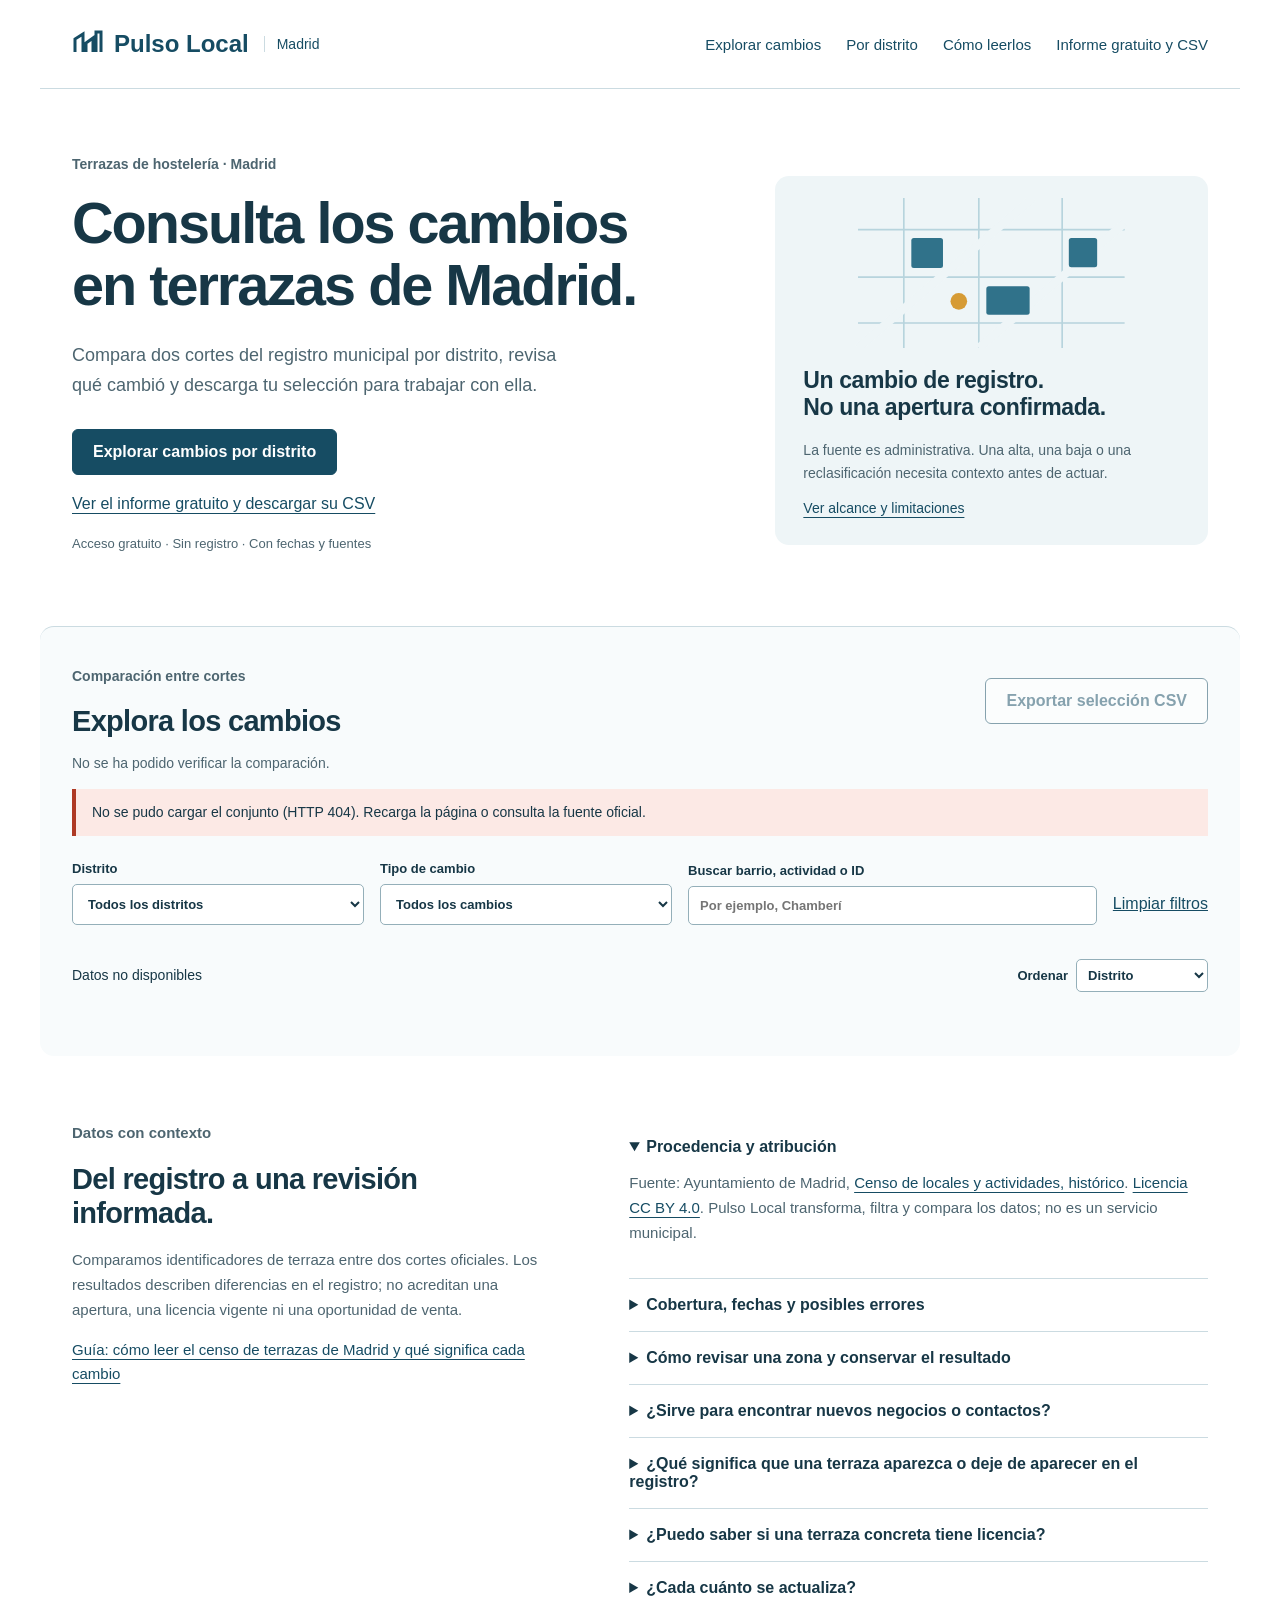
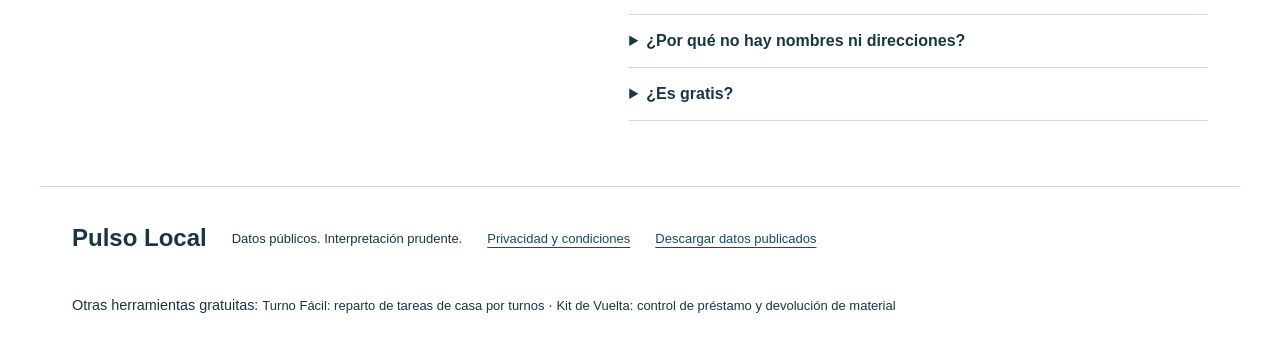
==== site/index.html @ 9a8f2b82 "Pulso: código abierto de las webs de terrazas de Madrid y València" ====
<!doctype html>
<html lang="es"><head><meta charset="utf-8"><meta name="viewport" content="width=device-width,initial-scale=1"><title>Cambios en terrazas de hostelería en Madrid | Pulso Local</title><meta name="description" content="Compara cambios administrativos en terrazas de hostelería de Madrid. Filtra por distrito, consulta la procedencia y exporta tu selección. MVP de validación con datos abiertos."><meta name="theme-color" content="#164c63"><link rel="canonical" href="https://paniset.github.io/pulso-local-madrid/"><link rel="stylesheet" href="style.css"><link rel="icon" href="favicon.svg" type="image/svg+xml"><script type="module" src="app.js"></script><script type="application/ld+json">{"@context":"https://schema.org","@type":"Dataset","name":"Cambios en terrazas de hostelería de Madrid (septiembre-octubre 2026)","description":"Comparación de dos cortes mensuales del registro municipal de terrazas de hostelería de Madrid: terrazas que aparecen o dejan de aparecer en el corte final y cambios de estado, por distrito y barrio, con fechas y fuentes. Solo identificadores administrativos y zonas, sin direcciones ni nombres. Un cambio en el registro no prueba una apertura o un cierre real.","url":"https://paniset.github.io/pulso-local-madrid/","inLanguage":"es","isAccessibleForFree":true,"license":"https://creativecommons.org/licenses/by/4.0/","temporalCoverage":"2026-09-30/2026-10-31","spatialCoverage":{"@type":"Place","name":"Madrid, España"},"creator":{"@type":"Organization","name":"Pulso Local","url":"https://paniset.github.io/pulso-local-madrid/"},"publisher":{"@type":"Organization","name":"Pulso Local","url":"https://paniset.github.io/pulso-local-madrid/"},"isBasedOn":"https://datos.madrid.es/dataset/209548-0-censo-locales-historico","keywords":["terrazas","hostelería","Madrid","datos abiertos","distritos"],"distribution":[{"@type":"DataDownload","encodingFormat":"application/json","contentUrl":"https://paniset.github.io/pulso-local-madrid/data/radar.json"},{"@type":"DataDownload","encodingFormat":"text/csv","contentUrl":"https://paniset.github.io/pulso-local-madrid/pulso-muestra.csv"}]}</script></head>
<body><a class="skip" href="#radar">Ir al radar</a><header class="top"><a class="brand" href="./" aria-label="Pulso Local, inicio"><svg width="32" height="32" viewBox="0 0 32 32" aria-hidden="true"><path d="M3 24V11l8-5v18M14 24V15l7-5v14M24 24V4h5v20" fill="none" stroke="currentColor" stroke-width="3"/></svg>Pulso Local<span>Madrid</span></a><nav aria-label="Principal"><a href="#radar">Explorar cambios</a><a href="terrazas-madrid-por-distrito">Por distrito</a><a href="#metodo">Cómo leerlos</a><a href="muestra">Informe gratuito y CSV</a></nav></header>
<main><section class="intro"><div><p class="edition">Terrazas de hostelería · Madrid</p><h1>Consulta los cambios<br>en terrazas de Madrid.</h1><p class="lead">Compara dos cortes del registro municipal por distrito, revisa qué cambió y descarga tu selección para trabajar con ella.</p><a class="button" href="#radar">Explorar cambios por distrito</a><p><a href="muestra">Ver el informe gratuito y descargar su CSV</a></p><p class="small">Acceso gratuito · Sin registro · Con fechas y fuentes</p></div><aside class="context"><svg viewBox="0 0 320 180" aria-hidden="true"><g fill="none" stroke="#b7d4dd" stroke-width="2"><path d="M0 38h320M0 95h320M0 150h320M55 0v180M145 0v180M245 0v180"/><path d="M0 180 210 0M145 180 320 30" stroke-width="10" stroke="#eef5f7"/></g><g fill="#30728a"><rect x="64" y="48" width="38" height="36" rx="3"/><rect x="154" y="106" width="52" height="34" rx="3"/><rect x="253" y="48" width="34" height="35" rx="3"/></g><circle cx="121" cy="124" r="10" fill="#d69b35"/></svg><h2>Un cambio de registro.<br>No una apertura confirmada.</h2><p>La fuente es administrativa. Una alta, una baja o una reclasificación necesita contexto antes de actuar.</p><a href="#metodo">Ver alcance y limitaciones</a></aside></section>
<!--pulso:resumen-->
<section id="radar" class="radar"><div class="section-head"><div><p class="edition">Comparación entre cortes</p><h2>Explora los cambios</h2></div><button id="export" class="secondary" disabled>Exportar selección CSV</button></div><p id="period" class="period">Cargando fechas y procedencia…</p><p id="notice" class="notice" role="status" aria-live="polite">Consultando el conjunto de datos.</p><div class="filters"><label>Distrito<select id="district"><option value="">Todos los distritos</option></select></label><label>Tipo de cambio<select id="type"><option value="">Todos los cambios</option></select></label><label class="search">Buscar barrio, actividad o ID<input id="search" type="search" placeholder="Por ejemplo, Chamberí" maxlength="120"></label><button id="reset" class="text-button">Limpiar filtros</button></div><div class="results-head"><p id="count" aria-live="polite">Sin resultados todavía</p><label>Ordenar<select id="sort"><option value="district">Distrito</option><option value="type">Tipo de cambio</option><option value="id">ID de terraza</option></select></label></div><div id="results" class="results"></div><button id="more" class="secondary" hidden>Mostrar más cambios</button><noscript><p>Este radar necesita JavaScript. Puedes descargar el <a href="data/radar.json">conjunto de datos</a> y consultar las fuentes del apartado siguiente.</p></noscript></section>
<section id="metodo" class="method"><div><p class="edition">Datos con contexto</p><h2>Del registro a una revisión informada.</h2><p>Comparamos identificadores de terraza entre dos cortes oficiales. Los resultados describen diferencias en el registro; no acreditan una apertura, una licencia vigente ni una oportunidad de venta.</p><p><a href="como-leer-censo-terrazas-madrid">Guía: cómo leer el censo de terrazas de Madrid y qué significa cada cambio</a></p></div><div><details open><summary>Procedencia y atribución</summary><p>Fuente: Ayuntamiento de Madrid, <a href="https://datos.madrid.es/dataset/209548-0-censo-locales-historico">Censo de locales y actividades, histórico</a>. <a href="https://creativecommons.org/licenses/by/4.0/deed.es">Licencia CC BY 4.0</a>. Pulso Local transforma, filtra y compara los datos; no es un servicio municipal.</p><div id="sources"></div></details><details><summary>Cobertura, fechas y posibles errores</summary><p id="coverage">El registro puede contener inconsistencias y correcciones retrospectivas. La fecha del corte no equivale a la fecha del cambio real. Una ausencia puede responder a cambios de clasificación.</p><p>No se muestran nombres de titulares, teléfonos, correos ni direcciones exactas. Los identificadores sirven para revisar la fuente, no para identificar personas.</p></details><details><summary>Cómo revisar una zona y conservar el resultado</summary><ol><li>Comprueba las fechas de los dos cortes y selecciona tu distrito.</li><li>Revisa el tipo de cambio y los estados anterior y posterior. Busca el identificador en la descarga oficial cuando necesites contrastarlo.</li><li>Exporta la selección CSV para tu hoja de cálculo. Para una lectura sin filtros, abre el <a href="muestra">informe gratuito con procedencia y límites</a>.</li></ol></details><details><summary>¿Sirve para encontrar nuevos negocios o contactos?</summary><p>No es un listado de aperturas ni de potenciales clientes. Sirve como punto de partida para estudiar diferencias administrativas. No contiene contactos ni direcciones exactas; comprueba cada caso antes de sacar conclusiones.</p></details><details><summary>¿Qué significa que una terraza aparezca o deje de aparecer en el registro?</summary><p>Que su identificador está en el corte final y no en el inicial, o al revés. Es una diferencia entre dos versiones del registro municipal: puede responder a una tramitación, a una corrección de datos o a una reclasificación. No demuestra que un local haya empezado o dejado de funcionar. <a href="como-leer-censo-terrazas-madrid">Lee la guía completa sobre cómo leer el censo de terrazas</a>.</p></details><details><summary>¿Puedo saber si una terraza concreta tiene licencia?</summary><p>Esta herramienta no lo dice: solo compara dos cortes del registro y no comprueba licencias ni su vigencia. Para un caso concreto, consulta la sede electrónica del Ayuntamiento de Madrid o la junta municipal del distrito, y el <a href="https://datos.madrid.es/dataset/209548-0-censo-locales-historico">conjunto de datos de origen</a>. Esta información no es asesoramiento legal. Más detalle en la <a href="como-leer-censo-terrazas-madrid">guía del censo de terrazas</a>.</p></details><details><summary>¿Cada cuánto se actualiza?</summary><p>La comparación se sustituye cuando se publica una nueva comparación; las fechas de los dos cortes usados aparecen en el resumen y en el radar. No es un registro en tiempo real ni refleja la fecha real de cada cambio. Si necesitas un dato vigente, consulta la fuente municipal.</p></details><details><summary>¿Por qué no hay nombres ni direcciones?</summary><p>Porque no hacen falta para estudiar diferencias en el registro y pueden identificar a personas. Pulso Local solo publica identificadores administrativos, distrito, barrio y actividad; no incluye rótulos, titulares, contactos, direcciones exactas ni coordenadas.</p></details><details><summary>¿Es gratis?</summary><p>El radar, la tabla por distrito y el informe son gratuitos y no requieren cuenta.</p></details></div></section></main>
<footer><div class="brand">Pulso Local</div><p>Datos públicos. Interpretación prudente.</p><a href="legal">Privacidad y condiciones</a><a href="data/radar.json" download>Descargar datos publicados</a><nav class="otras" aria-label="Otras herramientas gratuitas">Otras herramientas gratuitas: <a href="https://paniset.github.io/turno-facil/">Turno Fácil: reparto de tareas de casa por turnos</a> · <a href="https://paniset.github.io/kit-de-vuelta/">Kit de Vuelta: control de préstamo y devolución de material</a></nav></footer></body></html>
---- site/style.css ----
:root{font-family:"Segoe UI",Calibri,Arial,sans-serif;color:#173746;background:#fff;font-synthesis:none;--blue:#164c63;--soft:#eef5f7;--line:#cbdbe1;--muted:#4d6570}*{box-sizing:border-box}html{scroll-behavior:smooth;scroll-padding-top:20px}body{margin:0}a{color:var(--blue);text-underline-offset:4px}button,input,select{font:inherit}button,a,input,select,summary{touch-action:manipulation}button{cursor:pointer}button:disabled{opacity:.5;cursor:not-allowed}:focus-visible{outline:3px solid #a46c10;outline-offset:4px}.skip{position:absolute;top:-80px;background:white;padding:14px;z-index:5}.skip:focus{top:0}.top,main,footer{max-width:1200px;margin:auto}.top{display:flex;justify-content:space-between;align-items:center;padding:28px 32px;border-bottom:1px solid var(--line)}.brand{font-size:24px;font-weight:750;display:flex;align-items:center;gap:10px;text-decoration:none}.brand span{font-size:14px;font-weight:400;border-left:1px solid var(--line);padding-left:12px;margin-left:5px}nav{display:flex;gap:25px}nav a{text-decoration:none;font-size:15px}.intro{display:grid;grid-template-columns:1.45fr 1fr;gap:76px;padding:64px 32px 58px;align-items:center}.edition{font-size:14px;font-weight:600;color:var(--muted);margin:0 0 16px}h1{font-size:clamp(36px,4.5vw,58px);line-height:1.08;letter-spacing:-2px;margin:0 0 25px;font-weight:700}h2{font-size:29px;line-height:1.18;letter-spacing:-.7px;margin:0 0 18px}p{line-height:1.65}.lead{font-size:18px;max-width:510px;color:var(--muted)}.button,.secondary{display:inline-block;background:var(--blue);color:#fff;border:1px solid var(--blue);padding:13px 20px;border-radius:6px;text-decoration:none;font-weight:600}.button{margin-top:10px}.secondary{background:white;color:var(--blue)}.small{font-size:13px;color:var(--muted)}.context{background:var(--soft);border-radius:14px;padding:22px 28px 28px}.context svg{width:100%;height:150px;margin-bottom:15px}.context h2{font-size:23px;letter-spacing:-.4px}.context p{font-size:14px;color:var(--muted)}.context a{font-size:14px}.radar{padding:38px 32px 55px;border-top:1px solid var(--line);background:#f8fbfc;border-radius:14px}.section-head{display:flex;align-items:center;justify-content:space-between;gap:20px}.section-head h2{margin:0}.period{font-size:14px;color:var(--muted)}.notice{background:#e5f0f4;border-left:4px solid #30728a;padding:12px 16px;font-size:14px}.notice.warning{background:#fff4d9;border-color:#a46c10}.notice.error{background:#fce9e5;border-color:#ae3924}.filters{display:grid;grid-template-columns:1fr 1fr 1.4fr auto;gap:16px;align-items:end;margin:25px 0}.filters label,.results-head label{font-size:13px;font-weight:600;display:grid;gap:8px}select,input{width:100%;min-width:0;padding:11px;border:1px solid #94afb9;border-radius:5px;background:white;color:#173746}button.text-button{background:none;border:0;padding:12px 0;color:var(--blue);text-decoration:underline}.results-head{display:flex;align-items:center;justify-content:space-between;font-size:14px}.results-head label{display:flex;align-items:center}.results-head select{width:auto;padding:7px}.record{display:grid;grid-template-columns:1fr 1.4fr auto;gap:20px;padding:23px 0;border-top:1px solid var(--line);align-items:start}.record h3{margin:0 0 7px;font-size:18px}.record p{margin:4px 0;font-size:14px;color:var(--muted)}.record small{color:var(--muted);font-size:12px}.tag{display:inline-block;font-size:12px;padding:5px 9px;background:#e1edf1;border-radius:4px;color:var(--blue);font-weight:600}.delta{display:flex;gap:10px;align-items:center;font-size:14px;flex-wrap:wrap}.delta span{background:white;border:1px solid var(--line);padding:7px;border-radius:4px}.empty{padding:35px 0}.method{padding:65px 32px;display:grid;grid-template-columns:1fr 1.2fr;gap:75px}.method p{font-size:15px;color:var(--muted)}details{border-bottom:1px solid var(--line);padding:17px 0}summary{font-size:16px;font-weight:600;cursor:pointer}footer{border-top:1px solid var(--line);padding:28px 32px;display:flex;gap:25px;align-items:center;flex-wrap:wrap}footer p,footer a{font-size:13px}.legal{max-width:760px;padding:45px 25px}.legal h1{font-size:40px}.legal h2{margin-top:35px;font-size:25px}@media(max-width:850px){.intro{gap:30px}.filters{grid-template-columns:1fr 1fr}.method{gap:35px}.record{grid-template-columns:1fr 1fr}.record>.tag{grid-column:1/-1;justify-self:start}}@media(max-width:600px){.top{padding:20px;align-items:flex-start}.brand{font-size:20px}.brand span{display:none}nav{gap:12px;flex-direction:column}nav a{font-size:13px}.intro{display:block;padding:40px 20px}.context{margin-top:30px}.context svg{height:110px}h1{letter-spacing:-1px}.radar{border-radius:0;padding:30px 20px}.section-head{align-items:flex-start;flex-direction:column;gap:8px}.filters{grid-template-columns:1fr}.results-head{align-items:flex-start;gap:12px;flex-direction:column;margin-bottom:20px}.record{grid-template-columns:1fr;gap:12px}.method{grid-template-columns:1fr;padding:40px 20px;gap:15px}footer{padding:25px 20px;gap:15px}}@media(prefers-reduced-motion:reduce){html{scroll-behavior:auto}}

[hidden]{display:none!important}
.otras{display:block;flex-basis:100%;margin-top:.6rem;font-size:.9em}
.otras a{color:inherit}
.summary{padding:34px 32px 30px;border-top:1px solid var(--line)}.summary h2{font-size:25px;max-width:820px}.summary p{max-width:820px}@media(max-width:600px){.summary{padding:28px 20px}}
.guide{max-width:820px;padding:36px 32px 60px}.guide h1{font-size:clamp(32px,4vw,46px);letter-spacing:-1px}.guide h2{font-size:24px;margin-top:42px}.guide li{line-height:1.65;margin-bottom:8px}.guide .lead{max-width:none}.guide code{font-family:Consolas,"Courier New",monospace;font-size:.9em;background:var(--soft);padding:1px 5px;border-radius:3px;overflow-wrap:anywhere}.crumbs{font-size:14px;color:var(--muted);margin:0 0 22px}@media(max-width:600px){.guide{padding:28px 20px 45px}.guide h2{font-size:22px}}
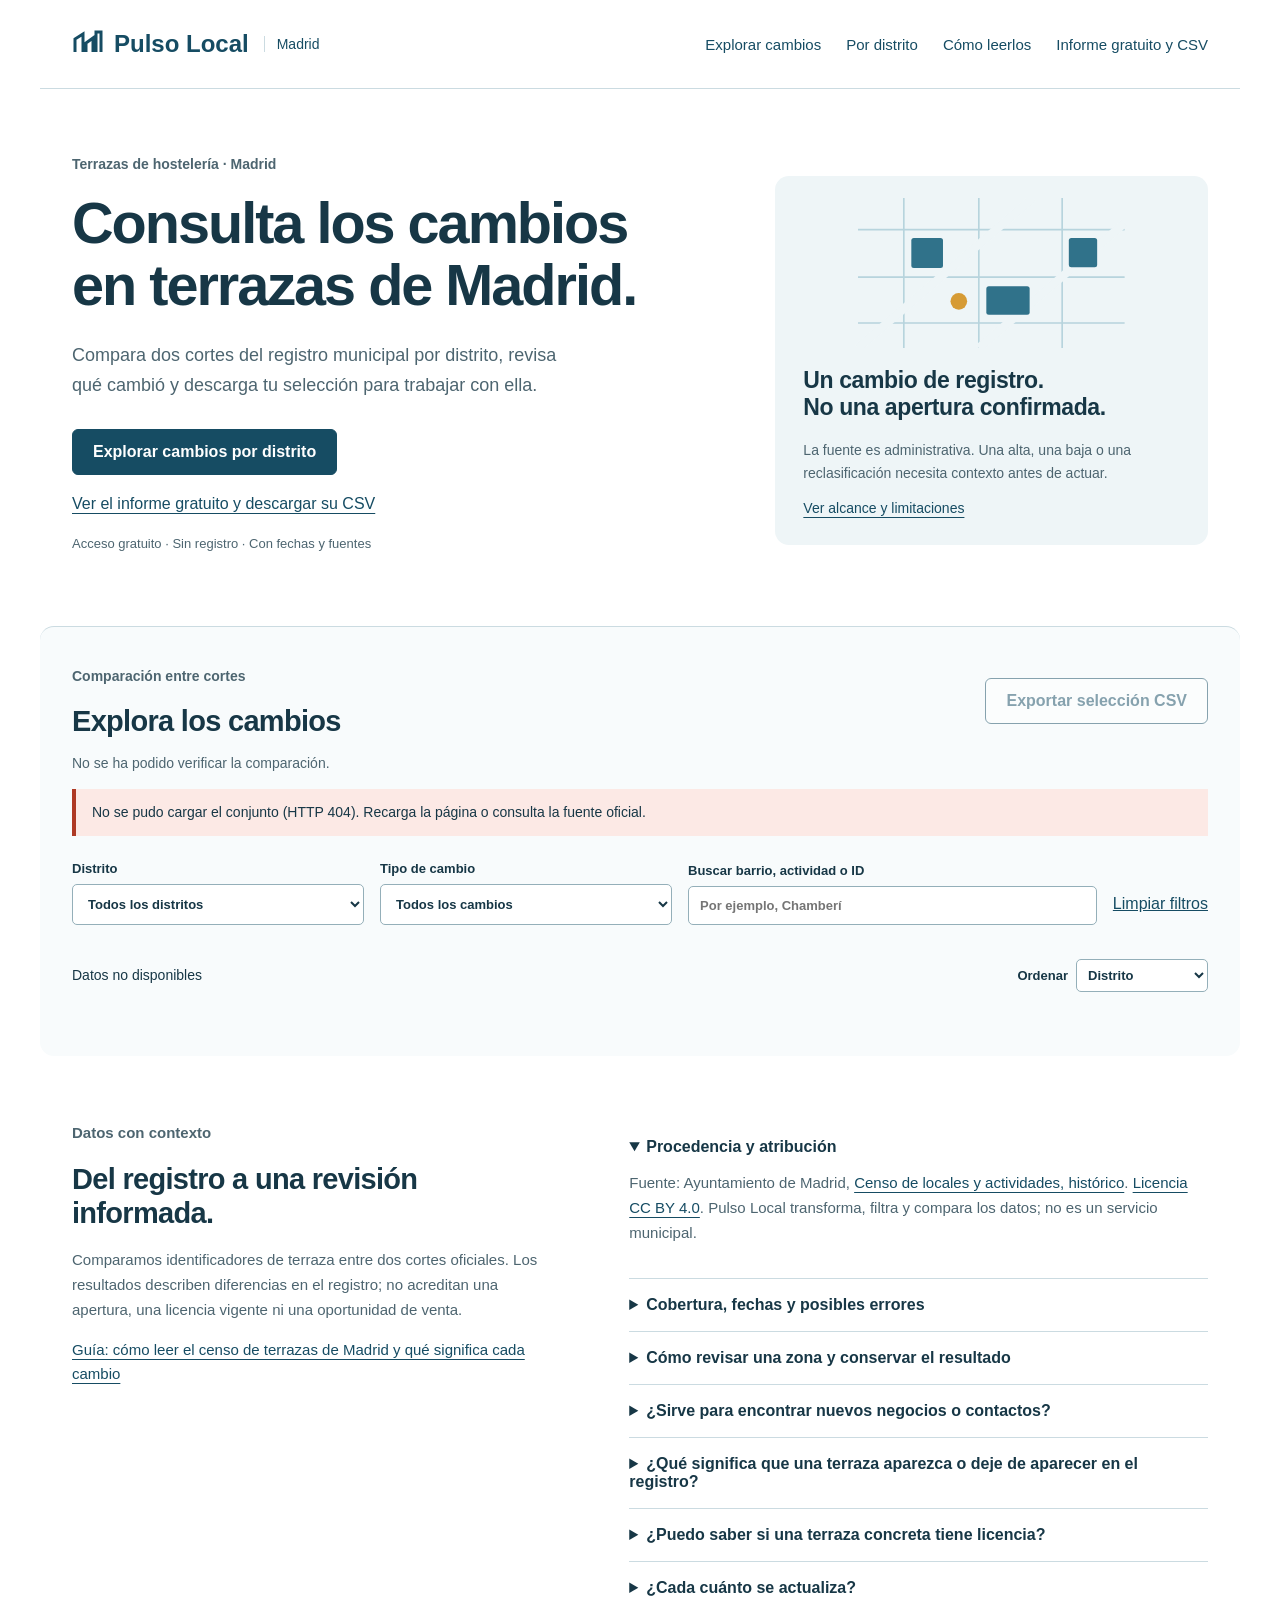
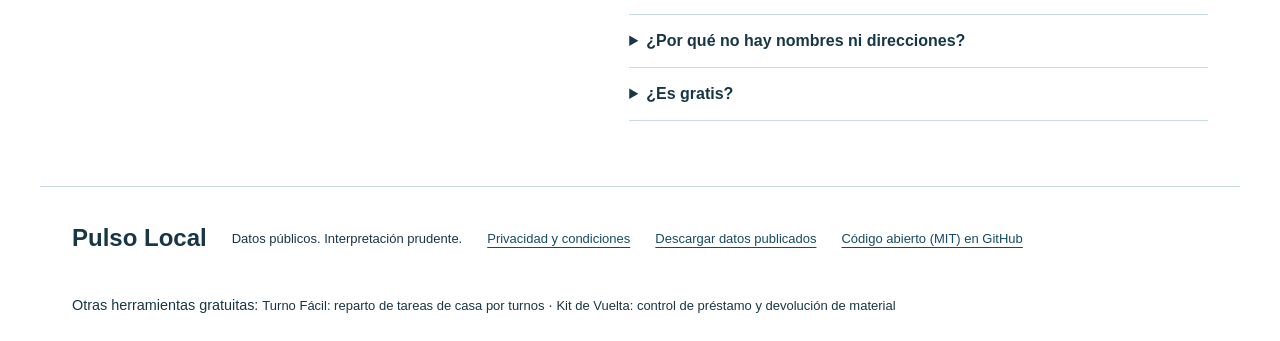
==== commit bd9506ea: "Enlace al código abierto de Pulso" ====
--- a/site/index.html
+++ b/site/index.html
@@ -1,11 +1,11 @@
-<!doctype html>
-<html lang="es"><head><meta charset="utf-8"><meta name="viewport" content="width=device-width,initial-scale=1"><title>Cambios en terrazas de hostelería en Madrid | Pulso Local</title><meta name="description" content="Compara cambios administrativos en terrazas de hostelería de Madrid. Filtra por distrito, consulta la procedencia y exporta tu selección. MVP de validación con datos abiertos."><meta name="theme-color" content="#164c63"><link rel="canonical" href="https://paniset.github.io/pulso-local-madrid/"><link rel="stylesheet" href="style.css"><link rel="icon" href="favicon.svg" type="image/svg+xml"><script type="module" src="app.js"></script><script type="application/ld+json">{"@context":"https://schema.org","@type":"Dataset","name":"Cambios en terrazas de hostelería de Madrid (septiembre-octubre 2026)","description":"Comparación de dos cortes mensuales del registro municipal de terrazas de hostelería de Madrid: terrazas que aparecen o dejan de aparecer en el corte final y cambios de estado, por distrito y barrio, con fechas y fuentes. Solo identificadores administrativos y zonas, sin direcciones ni nombres. Un cambio en el registro no prueba una apertura o un cierre real.","url":"https://paniset.github.io/pulso-local-madrid/","inLanguage":"es","isAccessibleForFree":true,"license":"https://creativecommons.org/licenses/by/4.0/","temporalCoverage":"2026-09-30/2026-10-31","spatialCoverage":{"@type":"Place","name":"Madrid, España"},"creator":{"@type":"Organization","name":"Pulso Local","url":"https://paniset.github.io/pulso-local-madrid/"},"publisher":{"@type":"Organization","name":"Pulso Local","url":"https://paniset.github.io/pulso-local-madrid/"},"isBasedOn":"https://datos.madrid.es/dataset/209548-0-censo-locales-historico","keywords":["terrazas","hostelería","Madrid","datos abiertos","distritos"],"distribution":[{"@type":"DataDownload","encodingFormat":"application/json","contentUrl":"https://paniset.github.io/pulso-local-madrid/data/radar.json"},{"@type":"DataDownload","encodingFormat":"text/csv","contentUrl":"https://paniset.github.io/pulso-local-madrid/pulso-muestra.csv"}]}</script></head>
-<body><a class="skip" href="#radar">Ir al radar</a><header class="top"><a class="brand" href="./" aria-label="Pulso Local, inicio"><svg width="32" height="32" viewBox="0 0 32 32" aria-hidden="true"><path d="M3 24V11l8-5v18M14 24V15l7-5v14M24 24V4h5v20" fill="none" stroke="currentColor" stroke-width="3"/></svg>Pulso Local<span>Madrid</span></a><nav aria-label="Principal"><a href="#radar">Explorar cambios</a><a href="terrazas-madrid-por-distrito">Por distrito</a><a href="#metodo">Cómo leerlos</a><a href="muestra">Informe gratuito y CSV</a></nav></header>
-<main><section class="intro"><div><p class="edition">Terrazas de hostelería · Madrid</p><h1>Consulta los cambios<br>en terrazas de Madrid.</h1><p class="lead">Compara dos cortes del registro municipal por distrito, revisa qué cambió y descarga tu selección para trabajar con ella.</p><a class="button" href="#radar">Explorar cambios por distrito</a><p><a href="muestra">Ver el informe gratuito y descargar su CSV</a></p><p class="small">Acceso gratuito · Sin registro · Con fechas y fuentes</p></div><aside class="context"><svg viewBox="0 0 320 180" aria-hidden="true"><g fill="none" stroke="#b7d4dd" stroke-width="2"><path d="M0 38h320M0 95h320M0 150h320M55 0v180M145 0v180M245 0v180"/><path d="M0 180 210 0M145 180 320 30" stroke-width="10" stroke="#eef5f7"/></g><g fill="#30728a"><rect x="64" y="48" width="38" height="36" rx="3"/><rect x="154" y="106" width="52" height="34" rx="3"/><rect x="253" y="48" width="34" height="35" rx="3"/></g><circle cx="121" cy="124" r="10" fill="#d69b35"/></svg><h2>Un cambio de registro.<br>No una apertura confirmada.</h2><p>La fuente es administrativa. Una alta, una baja o una reclasificación necesita contexto antes de actuar.</p><a href="#metodo">Ver alcance y limitaciones</a></aside></section>
-<!--pulso:resumen-->
-<section id="radar" class="radar"><div class="section-head"><div><p class="edition">Comparación entre cortes</p><h2>Explora los cambios</h2></div><button id="export" class="secondary" disabled>Exportar selección CSV</button></div><p id="period" class="period">Cargando fechas y procedencia…</p><p id="notice" class="notice" role="status" aria-live="polite">Consultando el conjunto de datos.</p><div class="filters"><label>Distrito<select id="district"><option value="">Todos los distritos</option></select></label><label>Tipo de cambio<select id="type"><option value="">Todos los cambios</option></select></label><label class="search">Buscar barrio, actividad o ID<input id="search" type="search" placeholder="Por ejemplo, Chamberí" maxlength="120"></label><button id="reset" class="text-button">Limpiar filtros</button></div><div class="results-head"><p id="count" aria-live="polite">Sin resultados todavía</p><label>Ordenar<select id="sort"><option value="district">Distrito</option><option value="type">Tipo de cambio</option><option value="id">ID de terraza</option></select></label></div><div id="results" class="results"></div><button id="more" class="secondary" hidden>Mostrar más cambios</button><noscript><p>Este radar necesita JavaScript. Puedes descargar el <a href="data/radar.json">conjunto de datos</a> y consultar las fuentes del apartado siguiente.</p></noscript></section>
-<section id="metodo" class="method"><div><p class="edition">Datos con contexto</p><h2>Del registro a una revisión informada.</h2><p>Comparamos identificadores de terraza entre dos cortes oficiales. Los resultados describen diferencias en el registro; no acreditan una apertura, una licencia vigente ni una oportunidad de venta.</p><p><a href="como-leer-censo-terrazas-madrid">Guía: cómo leer el censo de terrazas de Madrid y qué significa cada cambio</a></p></div><div><details open><summary>Procedencia y atribución</summary><p>Fuente: Ayuntamiento de Madrid, <a href="https://datos.madrid.es/dataset/209548-0-censo-locales-historico">Censo de locales y actividades, histórico</a>. <a href="https://creativecommons.org/licenses/by/4.0/deed.es">Licencia CC BY 4.0</a>. Pulso Local transforma, filtra y compara los datos; no es un servicio municipal.</p><div id="sources"></div></details><details><summary>Cobertura, fechas y posibles errores</summary><p id="coverage">El registro puede contener inconsistencias y correcciones retrospectivas. La fecha del corte no equivale a la fecha del cambio real. Una ausencia puede responder a cambios de clasificación.</p><p>No se muestran nombres de titulares, teléfonos, correos ni direcciones exactas. Los identificadores sirven para revisar la fuente, no para identificar personas.</p></details><details><summary>Cómo revisar una zona y conservar el resultado</summary><ol><li>Comprueba las fechas de los dos cortes y selecciona tu distrito.</li><li>Revisa el tipo de cambio y los estados anterior y posterior. Busca el identificador en la descarga oficial cuando necesites contrastarlo.</li><li>Exporta la selección CSV para tu hoja de cálculo. Para una lectura sin filtros, abre el <a href="muestra">informe gratuito con procedencia y límites</a>.</li></ol></details><details><summary>¿Sirve para encontrar nuevos negocios o contactos?</summary><p>No es un listado de aperturas ni de potenciales clientes. Sirve como punto de partida para estudiar diferencias administrativas. No contiene contactos ni direcciones exactas; comprueba cada caso antes de sacar conclusiones.</p></details><details><summary>¿Qué significa que una terraza aparezca o deje de aparecer en el registro?</summary><p>Que su identificador está en el corte final y no en el inicial, o al revés. Es una diferencia entre dos versiones del registro municipal: puede responder a una tramitación, a una corrección de datos o a una reclasificación. No demuestra que un local haya empezado o dejado de funcionar. <a href="como-leer-censo-terrazas-madrid">Lee la guía completa sobre cómo leer el censo de terrazas</a>.</p></details><details><summary>¿Puedo saber si una terraza concreta tiene licencia?</summary><p>Esta herramienta no lo dice: solo compara dos cortes del registro y no comprueba licencias ni su vigencia. Para un caso concreto, consulta la sede electrónica del Ayuntamiento de Madrid o la junta municipal del distrito, y el <a href="https://datos.madrid.es/dataset/209548-0-censo-locales-historico">conjunto de datos de origen</a>. Esta información no es asesoramiento legal. Más detalle en la <a href="como-leer-censo-terrazas-madrid">guía del censo de terrazas</a>.</p></details><details><summary>¿Cada cuánto se actualiza?</summary><p>La comparación se sustituye cuando se publica una nueva comparación; las fechas de los dos cortes usados aparecen en el resumen y en el radar. No es un registro en tiempo real ni refleja la fecha real de cada cambio. Si necesitas un dato vigente, consulta la fuente municipal.</p></details><details><summary>¿Por qué no hay nombres ni direcciones?</summary><p>Porque no hacen falta para estudiar diferencias en el registro y pueden identificar a personas. Pulso Local solo publica identificadores administrativos, distrito, barrio y actividad; no incluye rótulos, titulares, contactos, direcciones exactas ni coordenadas.</p></details><details><summary>¿Es gratis?</summary><p>El radar, la tabla por distrito y el informe son gratuitos y no requieren cuenta.</p></details></div></section></main>
-<footer><div class="brand">Pulso Local</div><p>Datos públicos. Interpretación prudente.</p><a href="legal">Privacidad y condiciones</a><a href="data/radar.json" download>Descargar datos publicados</a><nav class="otras" aria-label="Otras herramientas gratuitas">Otras herramientas gratuitas: <a href="https://paniset.github.io/turno-facil/">Turno Fácil: reparto de tareas de casa por turnos</a> · <a href="https://paniset.github.io/kit-de-vuelta/">Kit de Vuelta: control de préstamo y devolución de material</a></nav></footer></body></html>
-
-
-
+<!doctype html>
+<html lang="es"><head><meta charset="utf-8"><meta name="viewport" content="width=device-width,initial-scale=1"><title>Cambios en terrazas de hostelería en Madrid | Pulso Local</title><meta name="description" content="Compara cambios administrativos en terrazas de hostelería de Madrid. Filtra por distrito, consulta la procedencia y exporta tu selección. MVP de validación con datos abiertos."><meta name="theme-color" content="#164c63"><link rel="canonical" href="https://paniset.github.io/pulso-local-madrid/"><link rel="stylesheet" href="style.css"><link rel="icon" href="favicon.svg" type="image/svg+xml"><script type="module" src="app.js"></script><script type="application/ld+json">{"@context":"https://schema.org","@type":"Dataset","name":"Cambios en terrazas de hostelería de Madrid (septiembre-octubre 2026)","description":"Comparación de dos cortes mensuales del registro municipal de terrazas de hostelería de Madrid: terrazas que aparecen o dejan de aparecer en el corte final y cambios de estado, por distrito y barrio, con fechas y fuentes. Solo identificadores administrativos y zonas, sin direcciones ni nombres. Un cambio en el registro no prueba una apertura o un cierre real.","url":"https://paniset.github.io/pulso-local-madrid/","inLanguage":"es","isAccessibleForFree":true,"license":"https://creativecommons.org/licenses/by/4.0/","temporalCoverage":"2026-09-30/2026-10-31","spatialCoverage":{"@type":"Place","name":"Madrid, España"},"creator":{"@type":"Organization","name":"Pulso Local","url":"https://paniset.github.io/pulso-local-madrid/"},"publisher":{"@type":"Organization","name":"Pulso Local","url":"https://paniset.github.io/pulso-local-madrid/"},"isBasedOn":"https://datos.madrid.es/dataset/209548-0-censo-locales-historico","keywords":["terrazas","hostelería","Madrid","datos abiertos","distritos"],"distribution":[{"@type":"DataDownload","encodingFormat":"application/json","contentUrl":"https://paniset.github.io/pulso-local-madrid/data/radar.json"},{"@type":"DataDownload","encodingFormat":"text/csv","contentUrl":"https://paniset.github.io/pulso-local-madrid/pulso-muestra.csv"}]}</script></head>
+<body><a class="skip" href="#radar">Ir al radar</a><header class="top"><a class="brand" href="./" aria-label="Pulso Local, inicio"><svg width="32" height="32" viewBox="0 0 32 32" aria-hidden="true"><path d="M3 24V11l8-5v18M14 24V15l7-5v14M24 24V4h5v20" fill="none" stroke="currentColor" stroke-width="3"/></svg>Pulso Local<span>Madrid</span></a><nav aria-label="Principal"><a href="#radar">Explorar cambios</a><a href="terrazas-madrid-por-distrito">Por distrito</a><a href="#metodo">Cómo leerlos</a><a href="muestra">Informe gratuito y CSV</a></nav></header>
+<main><section class="intro"><div><p class="edition">Terrazas de hostelería · Madrid</p><h1>Consulta los cambios<br>en terrazas de Madrid.</h1><p class="lead">Compara dos cortes del registro municipal por distrito, revisa qué cambió y descarga tu selección para trabajar con ella.</p><a class="button" href="#radar">Explorar cambios por distrito</a><p><a href="muestra">Ver el informe gratuito y descargar su CSV</a></p><p class="small">Acceso gratuito · Sin registro · Con fechas y fuentes</p></div><aside class="context"><svg viewBox="0 0 320 180" aria-hidden="true"><g fill="none" stroke="#b7d4dd" stroke-width="2"><path d="M0 38h320M0 95h320M0 150h320M55 0v180M145 0v180M245 0v180"/><path d="M0 180 210 0M145 180 320 30" stroke-width="10" stroke="#eef5f7"/></g><g fill="#30728a"><rect x="64" y="48" width="38" height="36" rx="3"/><rect x="154" y="106" width="52" height="34" rx="3"/><rect x="253" y="48" width="34" height="35" rx="3"/></g><circle cx="121" cy="124" r="10" fill="#d69b35"/></svg><h2>Un cambio de registro.<br>No una apertura confirmada.</h2><p>La fuente es administrativa. Una alta, una baja o una reclasificación necesita contexto antes de actuar.</p><a href="#metodo">Ver alcance y limitaciones</a></aside></section>
+<!--pulso:resumen-->
+<section id="radar" class="radar"><div class="section-head"><div><p class="edition">Comparación entre cortes</p><h2>Explora los cambios</h2></div><button id="export" class="secondary" disabled>Exportar selección CSV</button></div><p id="period" class="period">Cargando fechas y procedencia…</p><p id="notice" class="notice" role="status" aria-live="polite">Consultando el conjunto de datos.</p><div class="filters"><label>Distrito<select id="district"><option value="">Todos los distritos</option></select></label><label>Tipo de cambio<select id="type"><option value="">Todos los cambios</option></select></label><label class="search">Buscar barrio, actividad o ID<input id="search" type="search" placeholder="Por ejemplo, Chamberí" maxlength="120"></label><button id="reset" class="text-button">Limpiar filtros</button></div><div class="results-head"><p id="count" aria-live="polite">Sin resultados todavía</p><label>Ordenar<select id="sort"><option value="district">Distrito</option><option value="type">Tipo de cambio</option><option value="id">ID de terraza</option></select></label></div><div id="results" class="results"></div><button id="more" class="secondary" hidden>Mostrar más cambios</button><noscript><p>Este radar necesita JavaScript. Puedes descargar el <a href="data/radar.json">conjunto de datos</a> y consultar las fuentes del apartado siguiente.</p></noscript></section>
+<section id="metodo" class="method"><div><p class="edition">Datos con contexto</p><h2>Del registro a una revisión informada.</h2><p>Comparamos identificadores de terraza entre dos cortes oficiales. Los resultados describen diferencias en el registro; no acreditan una apertura, una licencia vigente ni una oportunidad de venta.</p><p><a href="como-leer-censo-terrazas-madrid">Guía: cómo leer el censo de terrazas de Madrid y qué significa cada cambio</a></p></div><div><details open><summary>Procedencia y atribución</summary><p>Fuente: Ayuntamiento de Madrid, <a href="https://datos.madrid.es/dataset/209548-0-censo-locales-historico">Censo de locales y actividades, histórico</a>. <a href="https://creativecommons.org/licenses/by/4.0/deed.es">Licencia CC BY 4.0</a>. Pulso Local transforma, filtra y compara los datos; no es un servicio municipal.</p><div id="sources"></div></details><details><summary>Cobertura, fechas y posibles errores</summary><p id="coverage">El registro puede contener inconsistencias y correcciones retrospectivas. La fecha del corte no equivale a la fecha del cambio real. Una ausencia puede responder a cambios de clasificación.</p><p>No se muestran nombres de titulares, teléfonos, correos ni direcciones exactas. Los identificadores sirven para revisar la fuente, no para identificar personas.</p></details><details><summary>Cómo revisar una zona y conservar el resultado</summary><ol><li>Comprueba las fechas de los dos cortes y selecciona tu distrito.</li><li>Revisa el tipo de cambio y los estados anterior y posterior. Busca el identificador en la descarga oficial cuando necesites contrastarlo.</li><li>Exporta la selección CSV para tu hoja de cálculo. Para una lectura sin filtros, abre el <a href="muestra">informe gratuito con procedencia y límites</a>.</li></ol></details><details><summary>¿Sirve para encontrar nuevos negocios o contactos?</summary><p>No es un listado de aperturas ni de potenciales clientes. Sirve como punto de partida para estudiar diferencias administrativas. No contiene contactos ni direcciones exactas; comprueba cada caso antes de sacar conclusiones.</p></details><details><summary>¿Qué significa que una terraza aparezca o deje de aparecer en el registro?</summary><p>Que su identificador está en el corte final y no en el inicial, o al revés. Es una diferencia entre dos versiones del registro municipal: puede responder a una tramitación, a una corrección de datos o a una reclasificación. No demuestra que un local haya empezado o dejado de funcionar. <a href="como-leer-censo-terrazas-madrid">Lee la guía completa sobre cómo leer el censo de terrazas</a>.</p></details><details><summary>¿Puedo saber si una terraza concreta tiene licencia?</summary><p>Esta herramienta no lo dice: solo compara dos cortes del registro y no comprueba licencias ni su vigencia. Para un caso concreto, consulta la sede electrónica del Ayuntamiento de Madrid o la junta municipal del distrito, y el <a href="https://datos.madrid.es/dataset/209548-0-censo-locales-historico">conjunto de datos de origen</a>. Esta información no es asesoramiento legal. Más detalle en la <a href="como-leer-censo-terrazas-madrid">guía del censo de terrazas</a>.</p></details><details><summary>¿Cada cuánto se actualiza?</summary><p>La comparación se sustituye cuando se publica una nueva comparación; las fechas de los dos cortes usados aparecen en el resumen y en el radar. No es un registro en tiempo real ni refleja la fecha real de cada cambio. Si necesitas un dato vigente, consulta la fuente municipal.</p></details><details><summary>¿Por qué no hay nombres ni direcciones?</summary><p>Porque no hacen falta para estudiar diferencias en el registro y pueden identificar a personas. Pulso Local solo publica identificadores administrativos, distrito, barrio y actividad; no incluye rótulos, titulares, contactos, direcciones exactas ni coordenadas.</p></details><details><summary>¿Es gratis?</summary><p>El radar, la tabla por distrito y el informe son gratuitos y no requieren cuenta.</p></details></div></section></main>
+<footer><div class="brand">Pulso Local</div><p>Datos públicos. Interpretación prudente.</p><a href="legal">Privacidad y condiciones</a><a href="data/radar.json" download>Descargar datos publicados</a><a href="https://github.com/paniset/pulso-datos-abiertos">Código abierto (MIT) en GitHub</a><nav class="otras" aria-label="Otras herramientas gratuitas">Otras herramientas gratuitas: <a href="https://paniset.github.io/turno-facil/">Turno Fácil: reparto de tareas de casa por turnos</a> · <a href="https://paniset.github.io/kit-de-vuelta/">Kit de Vuelta: control de préstamo y devolución de material</a></nav></footer></body></html>
+
+
+
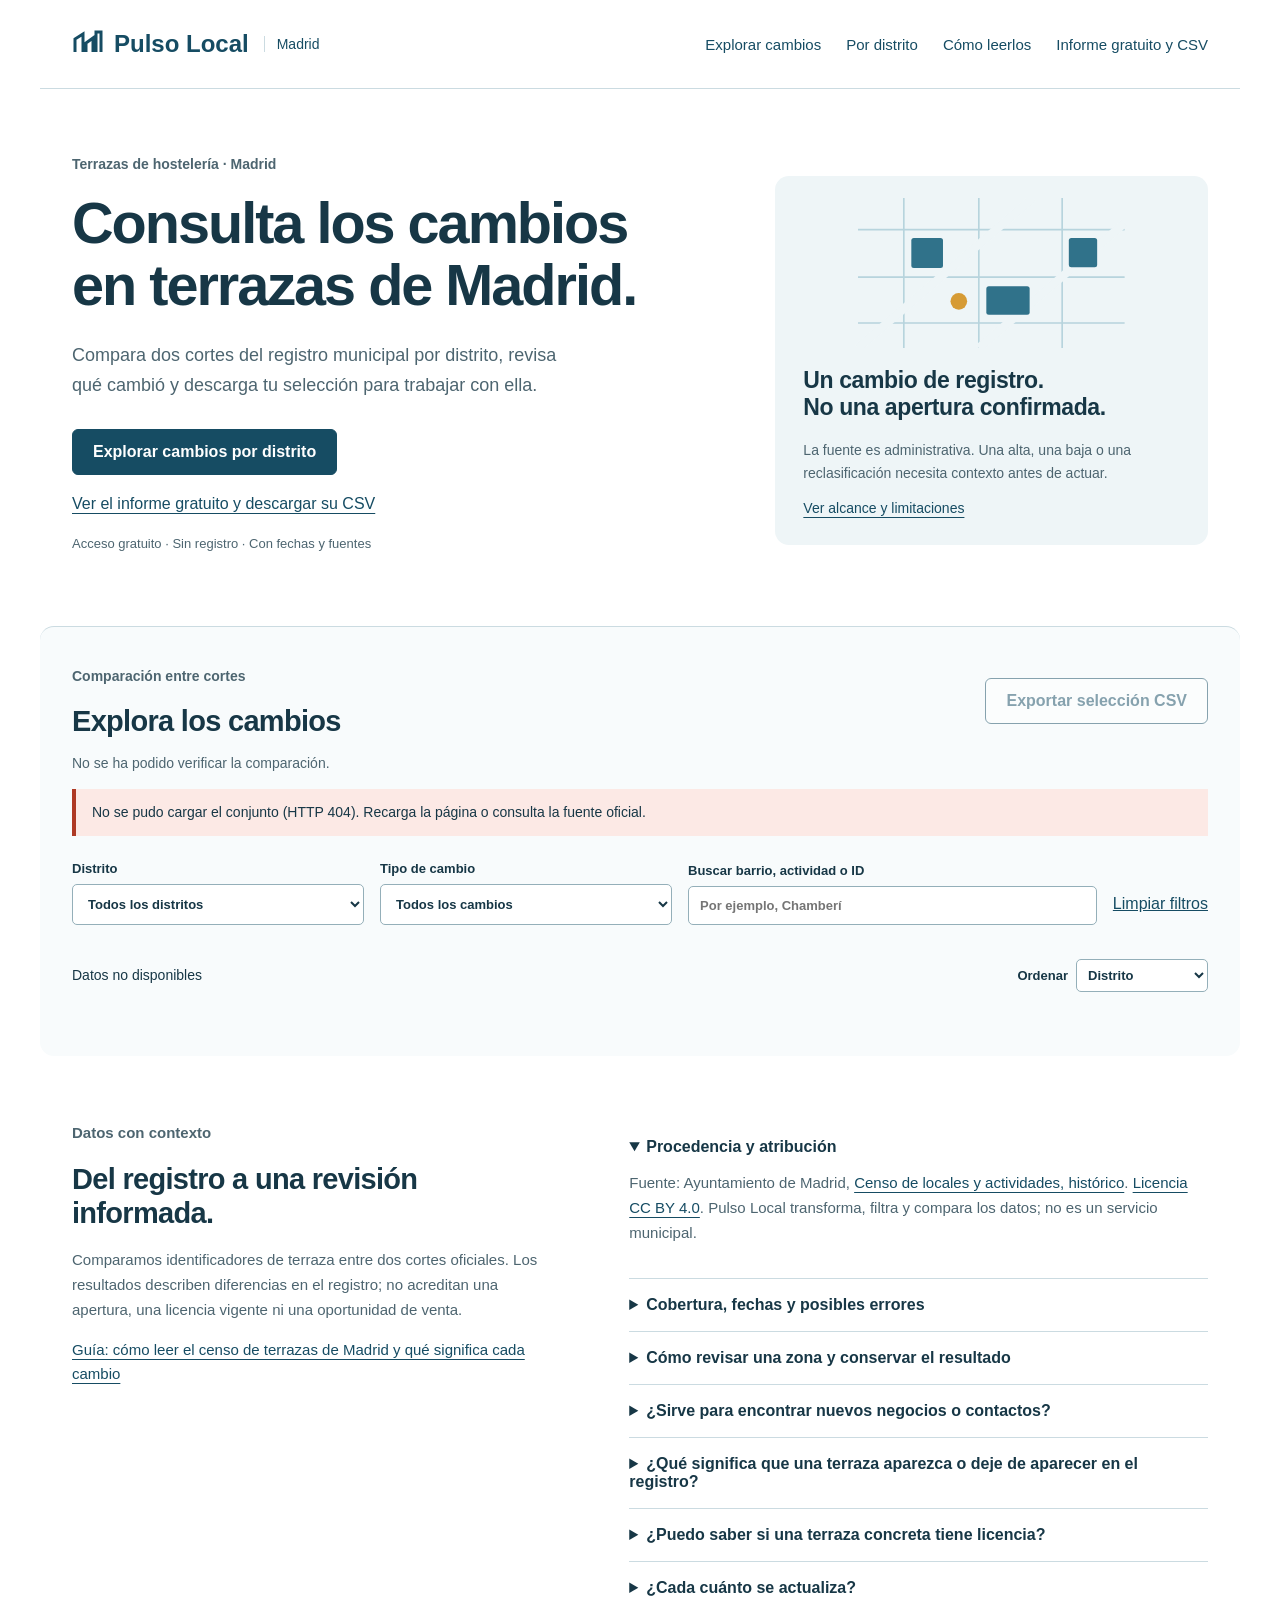
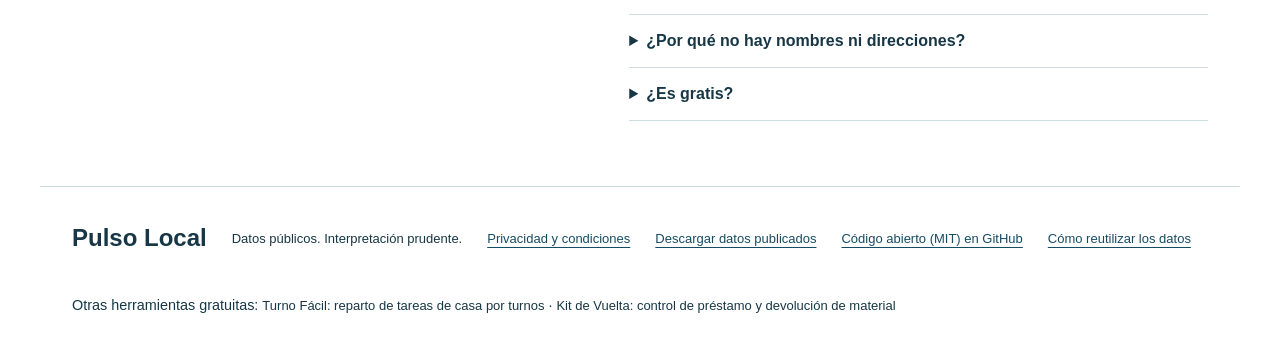
==== commit 41593067: "Guía: cómo reutilizar los datos de Pulso" ====
--- a/site/index.html
+++ b/site/index.html
@@ -5,7 +5,7 @@
 <!--pulso:resumen-->
 <section id="radar" class="radar"><div class="section-head"><div><p class="edition">Comparación entre cortes</p><h2>Explora los cambios</h2></div><button id="export" class="secondary" disabled>Exportar selección CSV</button></div><p id="period" class="period">Cargando fechas y procedencia…</p><p id="notice" class="notice" role="status" aria-live="polite">Consultando el conjunto de datos.</p><div class="filters"><label>Distrito<select id="district"><option value="">Todos los distritos</option></select></label><label>Tipo de cambio<select id="type"><option value="">Todos los cambios</option></select></label><label class="search">Buscar barrio, actividad o ID<input id="search" type="search" placeholder="Por ejemplo, Chamberí" maxlength="120"></label><button id="reset" class="text-button">Limpiar filtros</button></div><div class="results-head"><p id="count" aria-live="polite">Sin resultados todavía</p><label>Ordenar<select id="sort"><option value="district">Distrito</option><option value="type">Tipo de cambio</option><option value="id">ID de terraza</option></select></label></div><div id="results" class="results"></div><button id="more" class="secondary" hidden>Mostrar más cambios</button><noscript><p>Este radar necesita JavaScript. Puedes descargar el <a href="data/radar.json">conjunto de datos</a> y consultar las fuentes del apartado siguiente.</p></noscript></section>
 <section id="metodo" class="method"><div><p class="edition">Datos con contexto</p><h2>Del registro a una revisión informada.</h2><p>Comparamos identificadores de terraza entre dos cortes oficiales. Los resultados describen diferencias en el registro; no acreditan una apertura, una licencia vigente ni una oportunidad de venta.</p><p><a href="como-leer-censo-terrazas-madrid">Guía: cómo leer el censo de terrazas de Madrid y qué significa cada cambio</a></p></div><div><details open><summary>Procedencia y atribución</summary><p>Fuente: Ayuntamiento de Madrid, <a href="https://datos.madrid.es/dataset/209548-0-censo-locales-historico">Censo de locales y actividades, histórico</a>. <a href="https://creativecommons.org/licenses/by/4.0/deed.es">Licencia CC BY 4.0</a>. Pulso Local transforma, filtra y compara los datos; no es un servicio municipal.</p><div id="sources"></div></details><details><summary>Cobertura, fechas y posibles errores</summary><p id="coverage">El registro puede contener inconsistencias y correcciones retrospectivas. La fecha del corte no equivale a la fecha del cambio real. Una ausencia puede responder a cambios de clasificación.</p><p>No se muestran nombres de titulares, teléfonos, correos ni direcciones exactas. Los identificadores sirven para revisar la fuente, no para identificar personas.</p></details><details><summary>Cómo revisar una zona y conservar el resultado</summary><ol><li>Comprueba las fechas de los dos cortes y selecciona tu distrito.</li><li>Revisa el tipo de cambio y los estados anterior y posterior. Busca el identificador en la descarga oficial cuando necesites contrastarlo.</li><li>Exporta la selección CSV para tu hoja de cálculo. Para una lectura sin filtros, abre el <a href="muestra">informe gratuito con procedencia y límites</a>.</li></ol></details><details><summary>¿Sirve para encontrar nuevos negocios o contactos?</summary><p>No es un listado de aperturas ni de potenciales clientes. Sirve como punto de partida para estudiar diferencias administrativas. No contiene contactos ni direcciones exactas; comprueba cada caso antes de sacar conclusiones.</p></details><details><summary>¿Qué significa que una terraza aparezca o deje de aparecer en el registro?</summary><p>Que su identificador está en el corte final y no en el inicial, o al revés. Es una diferencia entre dos versiones del registro municipal: puede responder a una tramitación, a una corrección de datos o a una reclasificación. No demuestra que un local haya empezado o dejado de funcionar. <a href="como-leer-censo-terrazas-madrid">Lee la guía completa sobre cómo leer el censo de terrazas</a>.</p></details><details><summary>¿Puedo saber si una terraza concreta tiene licencia?</summary><p>Esta herramienta no lo dice: solo compara dos cortes del registro y no comprueba licencias ni su vigencia. Para un caso concreto, consulta la sede electrónica del Ayuntamiento de Madrid o la junta municipal del distrito, y el <a href="https://datos.madrid.es/dataset/209548-0-censo-locales-historico">conjunto de datos de origen</a>. Esta información no es asesoramiento legal. Más detalle en la <a href="como-leer-censo-terrazas-madrid">guía del censo de terrazas</a>.</p></details><details><summary>¿Cada cuánto se actualiza?</summary><p>La comparación se sustituye cuando se publica una nueva comparación; las fechas de los dos cortes usados aparecen en el resumen y en el radar. No es un registro en tiempo real ni refleja la fecha real de cada cambio. Si necesitas un dato vigente, consulta la fuente municipal.</p></details><details><summary>¿Por qué no hay nombres ni direcciones?</summary><p>Porque no hacen falta para estudiar diferencias en el registro y pueden identificar a personas. Pulso Local solo publica identificadores administrativos, distrito, barrio y actividad; no incluye rótulos, titulares, contactos, direcciones exactas ni coordenadas.</p></details><details><summary>¿Es gratis?</summary><p>El radar, la tabla por distrito y el informe son gratuitos y no requieren cuenta.</p></details></div></section></main>
-<footer><div class="brand">Pulso Local</div><p>Datos públicos. Interpretación prudente.</p><a href="legal">Privacidad y condiciones</a><a href="data/radar.json" download>Descargar datos publicados</a><a href="https://github.com/paniset/pulso-datos-abiertos">Código abierto (MIT) en GitHub</a><nav class="otras" aria-label="Otras herramientas gratuitas">Otras herramientas gratuitas: <a href="https://paniset.github.io/turno-facil/">Turno Fácil: reparto de tareas de casa por turnos</a> · <a href="https://paniset.github.io/kit-de-vuelta/">Kit de Vuelta: control de préstamo y devolución de material</a></nav></footer></body></html>
+<footer><div class="brand">Pulso Local</div><p>Datos públicos. Interpretación prudente.</p><a href="legal">Privacidad y condiciones</a><a href="data/radar.json" download>Descargar datos publicados</a><a href="https://github.com/paniset/pulso-datos-abiertos">Código abierto (MIT) en GitHub</a><a href="https://paniset.github.io/pulso-valencia/reutilizar-datos">Cómo reutilizar los datos</a><nav class="otras" aria-label="Otras herramientas gratuitas">Otras herramientas gratuitas: <a href="https://paniset.github.io/turno-facil/">Turno Fácil: reparto de tareas de casa por turnos</a> · <a href="https://paniset.github.io/kit-de-vuelta/">Kit de Vuelta: control de préstamo y devolución de material</a></nav></footer></body></html>
 
 
 
